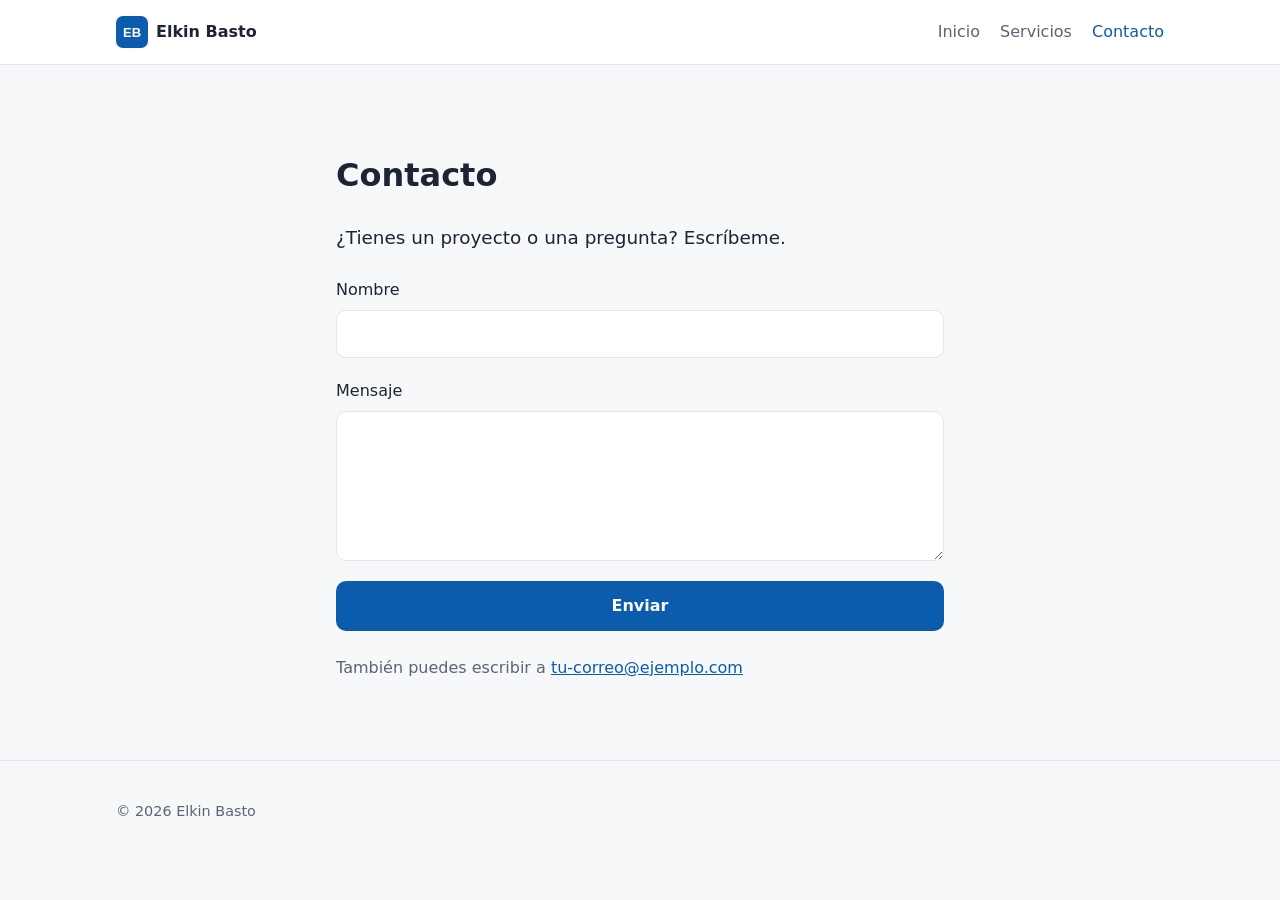
==== contacto.html @ 1c7e7488 "Estructura inicial del portafolio" ====
<!DOCTYPE html>
<html lang="es">
<head>
  <meta charset="UTF-8">
  <meta name="viewport" content="width=device-width, initial-scale=1.0">
  <meta name="description" content="Contacto de Elkin Basto">
  <title>Contacto | Elkin Basto</title>
  <link rel="icon" href="img/logo.svg" type="image/svg+xml">
  <link rel="stylesheet" href="css/styles.css">
</head>
<body>
  <header class="site-header">
    <div class="container header-inner">
      <a href="index.html" class="brand">
        <img src="img/logo.svg" alt="" width="32" height="32">
        <span>Elkin Basto</span>
      </a>
      <nav aria-label="Principal">
        <ul class="nav-list">
          <li><a href="index.html">Inicio</a></li>
          <li><a href="index.html#servicios">Servicios</a></li>
          <li><a href="contacto.html" aria-current="page">Contacto</a></li>
        </ul>
      </nav>
    </div>
  </header>

  <main class="section">
    <div class="container narrow">
      <h1>Contacto</h1>
      <p class="lead">¿Tienes un proyecto o una pregunta? Escríbeme.</p>

      <!-- Este formulario abre el cliente de correo. Más adelante lo conectaremos a un servicio real. -->
      <form id="contact-form" class="form">
        <label for="nombre">Nombre</label>
        <input id="nombre" name="nombre" type="text" required autocomplete="name">

        <label for="mensaje">Mensaje</label>
        <textarea id="mensaje" name="mensaje" rows="5" required></textarea>

        <button class="btn" type="submit">Enviar</button>
      </form>

      <p class="muted">También puedes escribir a <a href="mailto:tu-correo@ejemplo.com">tu-correo@ejemplo.com</a></p>
    </div>
  </main>

  <footer class="site-footer">
    <div class="container">
      <p>&copy; <span id="year"></span> Elkin Basto</p>
    </div>
  </footer>

  <script src="js/main.js"></script>
</body>
</html>
---- css/styles.css ----
/* ===== Variables (cambia aquí los colores de todo el sitio) ===== */
:root {
  --color-bg: #f7f8fa;
  --color-surface: #ffffff;
  --color-text: #1d2433;
  --color-muted: #5b6475;
  --color-primary: #0b5cad;
  --color-primary-dark: #084a8b;
  --color-border: #e2e6ec;
  --radius: 10px;
  --max-width: 1080px;
  --font: system-ui, -apple-system, "Segoe UI", Roboto, sans-serif;
}

/* ===== Base ===== */
*,
*::before,
*::after { box-sizing: border-box; }

body {
  margin: 0;
  font-family: var(--font);
  line-height: 1.6;
  color: var(--color-text);
  background: var(--color-bg);
}

a { color: var(--color-primary); }
img { max-width: 100%; display: block; }

.container {
  width: 100%;
  max-width: var(--max-width);
  margin: 0 auto;
  padding: 0 16px;
}
.narrow { max-width: 640px; }

/* ===== Encabezado ===== */
.site-header {
  background: var(--color-surface);
  border-bottom: 1px solid var(--color-border);
}
.header-inner {
  display: flex;
  align-items: center;
  justify-content: space-between;
  gap: 16px;
  min-height: 64px;
  flex-wrap: wrap;
}
.brand {
  display: flex;
  align-items: center;
  gap: 8px;
  font-weight: 700;
  color: var(--color-text);
  text-decoration: none;
}
.nav-list {
  display: flex;
  gap: 20px;
  list-style: none;
  margin: 0;
  padding: 0;
}
.nav-list a {
  color: var(--color-muted);
  text-decoration: none;
  font-weight: 500;
}
.nav-list a:hover,
.nav-list a[aria-current="page"] { color: var(--color-primary); }

/* ===== Portada ===== */
.hero {
  padding: 80px 0 64px;
  background: linear-gradient(135deg, #0b5cad 0%, #11335c 100%);
  color: #fff;
}
.hero h1 { font-size: clamp(2rem, 5vw, 3rem); margin: 0 0 12px; }
.eyebrow {
  text-transform: uppercase;
  letter-spacing: 0.1em;
  font-size: 0.85rem;
  opacity: 0.8;
  margin: 0 0 8px;
}
.lead { font-size: 1.15rem; max-width: 60ch; }
.hero .lead { opacity: 0.9; }

/* ===== Secciones y tarjetas ===== */
.section { padding: 64px 0; }

.cards {
  display: grid;
  grid-template-columns: repeat(auto-fit, minmax(240px, 1fr));
  gap: 20px;
}
.card {
  background: var(--color-surface);
  border: 1px solid var(--color-border);
  border-radius: var(--radius);
  padding: 24px;
}
.card h3 { margin-top: 0; }

/* ===== Botón ===== */
.btn {
  display: inline-block;
  background: #fff;
  color: var(--color-primary);
  border: 0;
  border-radius: var(--radius);
  padding: 12px 24px;
  font: inherit;
  font-weight: 600;
  text-decoration: none;
  cursor: pointer;
}
.form .btn { background: var(--color-primary); color: #fff; }
.form .btn:hover { background: var(--color-primary-dark); }

/* ===== Formulario ===== */
.form {
  display: grid;
  gap: 8px;
  margin: 24px 0;
}
.form input,
.form textarea {
  font: inherit;
  padding: 10px 12px;
  border: 1px solid var(--color-border);
  border-radius: var(--radius);
  background: var(--color-surface);
  margin-bottom: 12px;
}
.form input:focus,
.form textarea:focus {
  outline: 2px solid var(--color-primary);
  outline-offset: 1px;
}
.muted { color: var(--color-muted); }

/* ===== Pie de página ===== */
.site-footer {
  border-top: 1px solid var(--color-border);
  padding: 24px 0;
  color: var(--color-muted);
  font-size: 0.9rem;
}
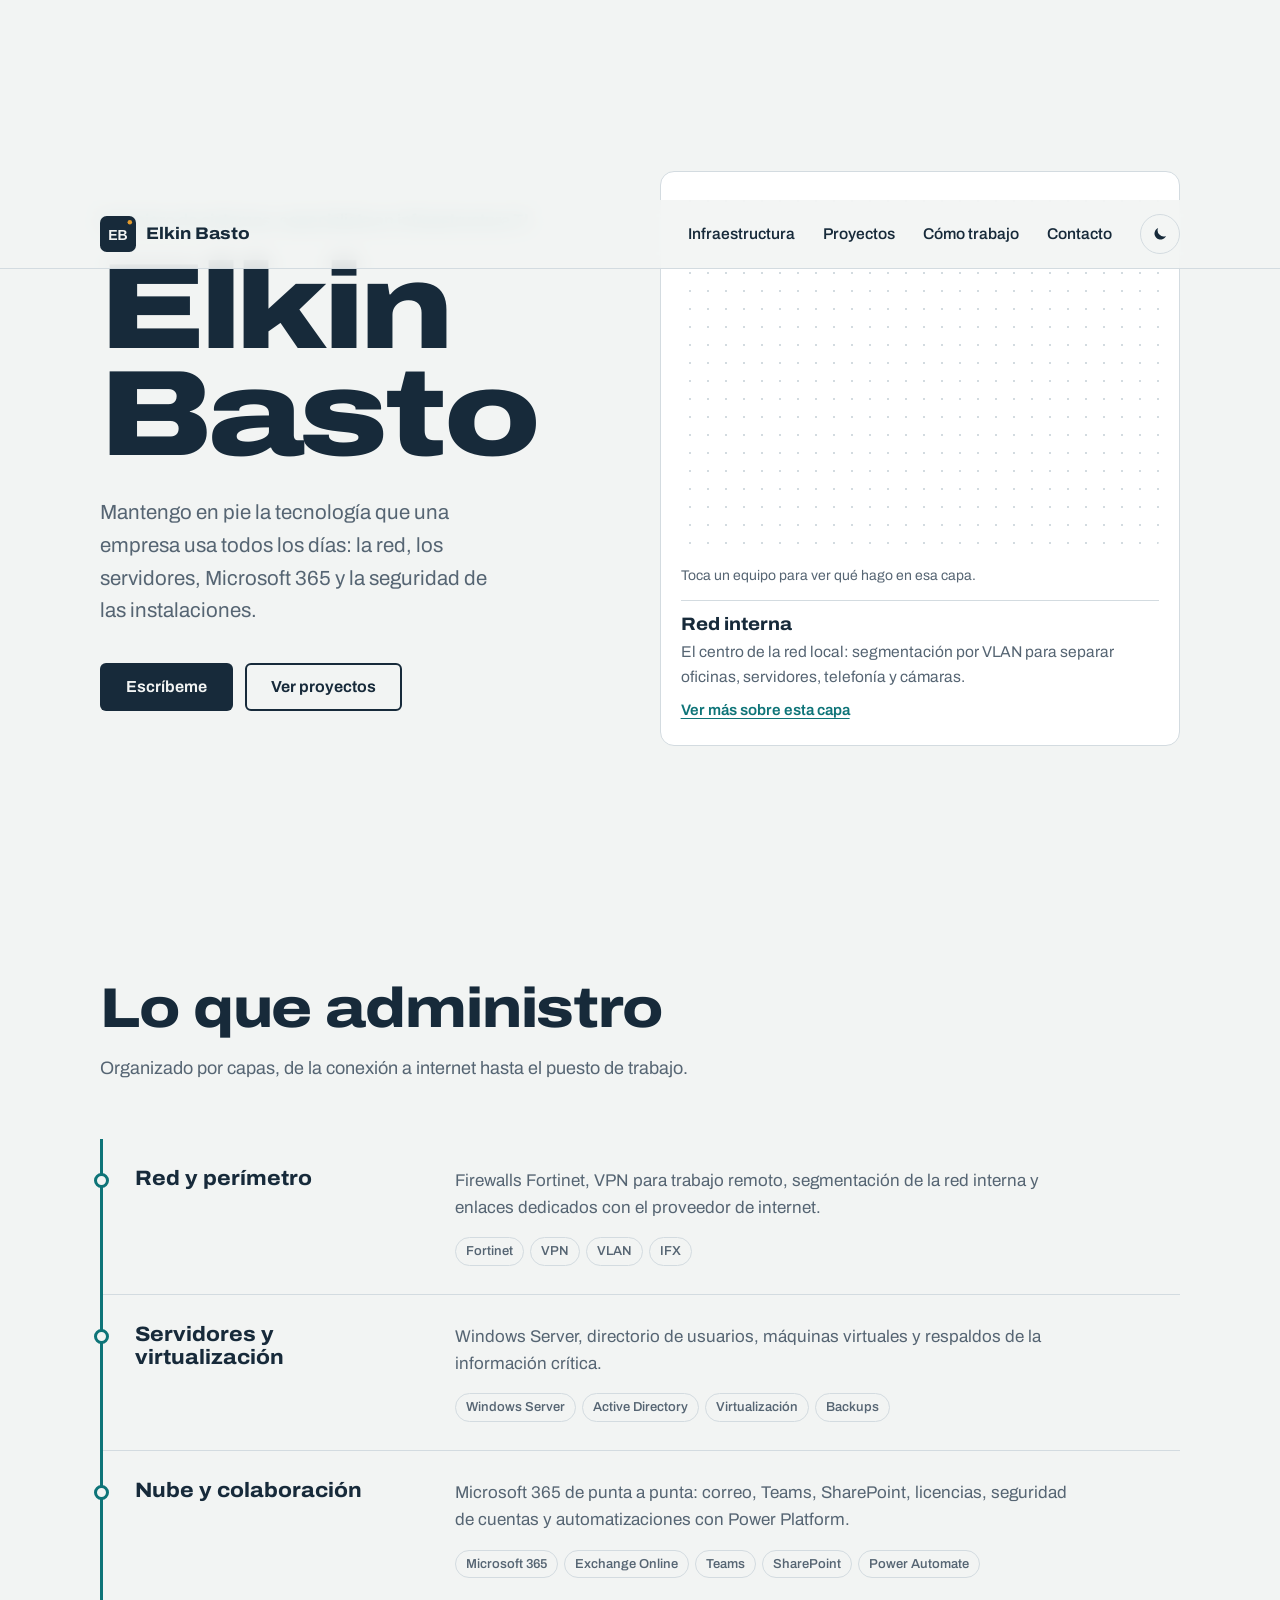
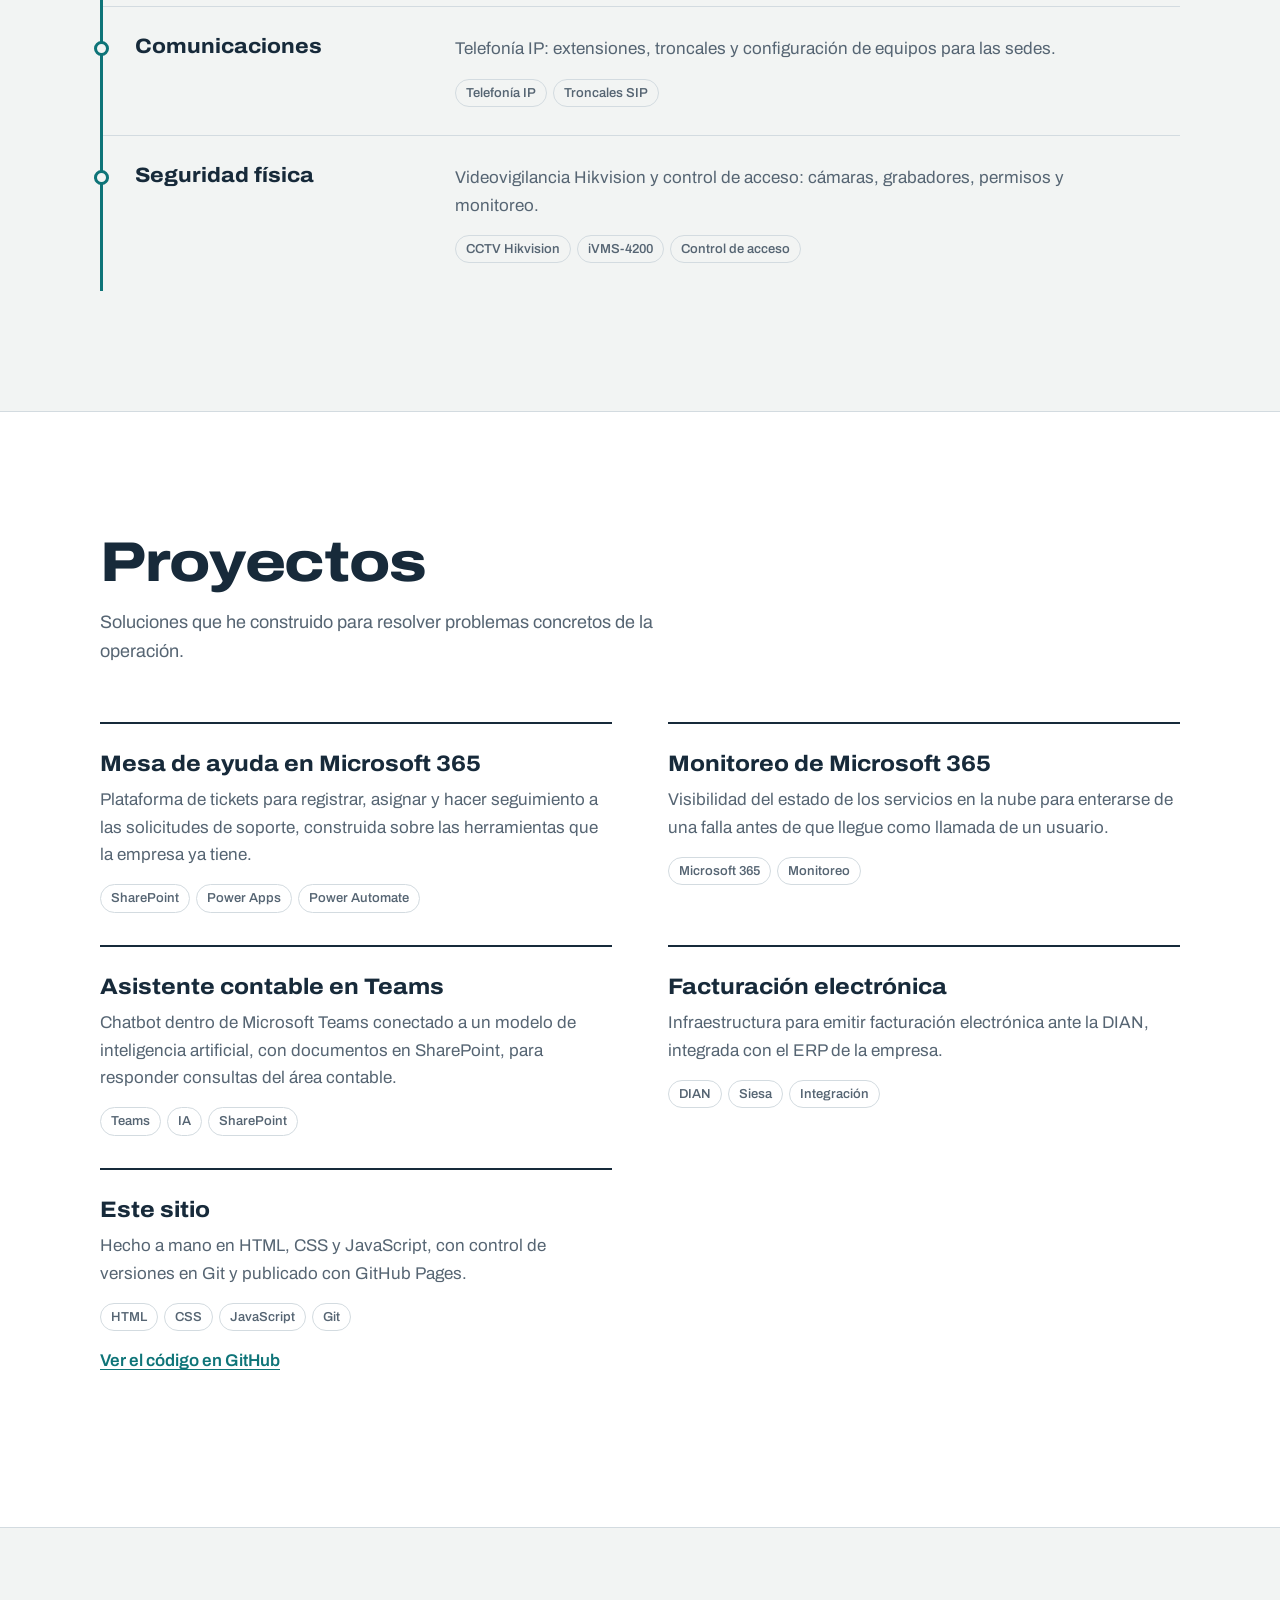
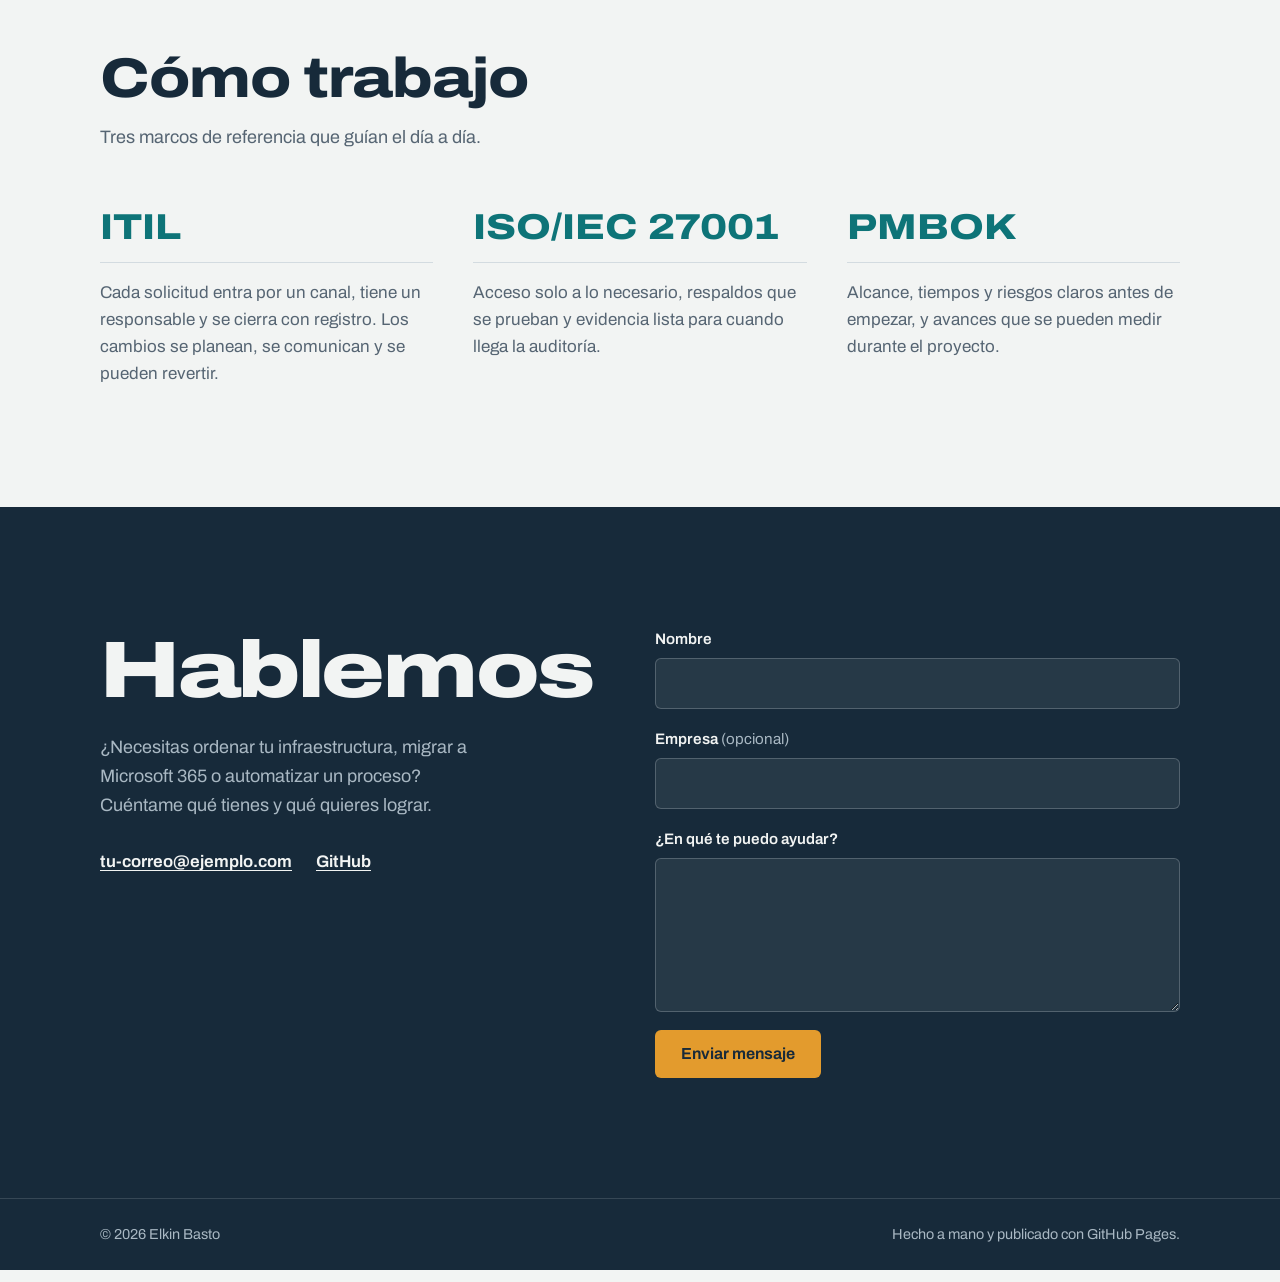
==== commit 4d083743: "Rediseño completo del portafolio" ====
--- a/contacto.html
+++ b/contacto.html
@@ -3,54 +3,12 @@
 <head>
   <meta charset="UTF-8">
   <meta name="viewport" content="width=device-width, initial-scale=1.0">
-  <meta name="description" content="Contacto de Elkin Basto">
   <title>Contacto | Elkin Basto</title>
-  <link rel="icon" href="img/logo.svg" type="image/svg+xml">
-  <link rel="stylesheet" href="css/styles.css">
+  <!-- El contacto ahora vive dentro de la página principal: esta página redirige allí -->
+  <meta http-equiv="refresh" content="0; url=index.html#contacto">
+  <link rel="canonical" href="index.html#contacto">
 </head>
 <body>
-  <header class="site-header">
-    <div class="container header-inner">
-      <a href="index.html" class="brand">
-        <img src="img/logo.svg" alt="" width="32" height="32">
-        <span>Elkin Basto</span>
-      </a>
-      <nav aria-label="Principal">
-        <ul class="nav-list">
-          <li><a href="index.html">Inicio</a></li>
-          <li><a href="index.html#servicios">Servicios</a></li>
-          <li><a href="contacto.html" aria-current="page">Contacto</a></li>
-        </ul>
-      </nav>
-    </div>
-  </header>
-
-  <main class="section">
-    <div class="container narrow">
-      <h1>Contacto</h1>
-      <p class="lead">¿Tienes un proyecto o una pregunta? Escríbeme.</p>
-
-      <!-- Este formulario abre el cliente de correo. Más adelante lo conectaremos a un servicio real. -->
-      <form id="contact-form" class="form">
-        <label for="nombre">Nombre</label>
-        <input id="nombre" name="nombre" type="text" required autocomplete="name">
-
-        <label for="mensaje">Mensaje</label>
-        <textarea id="mensaje" name="mensaje" rows="5" required></textarea>
-
-        <button class="btn" type="submit">Enviar</button>
-      </form>
-
-      <p class="muted">También puedes escribir a <a href="mailto:tu-correo@ejemplo.com">tu-correo@ejemplo.com</a></p>
-    </div>
-  </main>
-
-  <footer class="site-footer">
-    <div class="container">
-      <p>&copy; <span id="year"></span> Elkin Basto</p>
-    </div>
-  </footer>
-
-  <script src="js/main.js"></script>
+  <p>El contacto se movió a la página principal. <a href="index.html#contacto">Ir a contacto</a>.</p>
 </body>
 </html>
